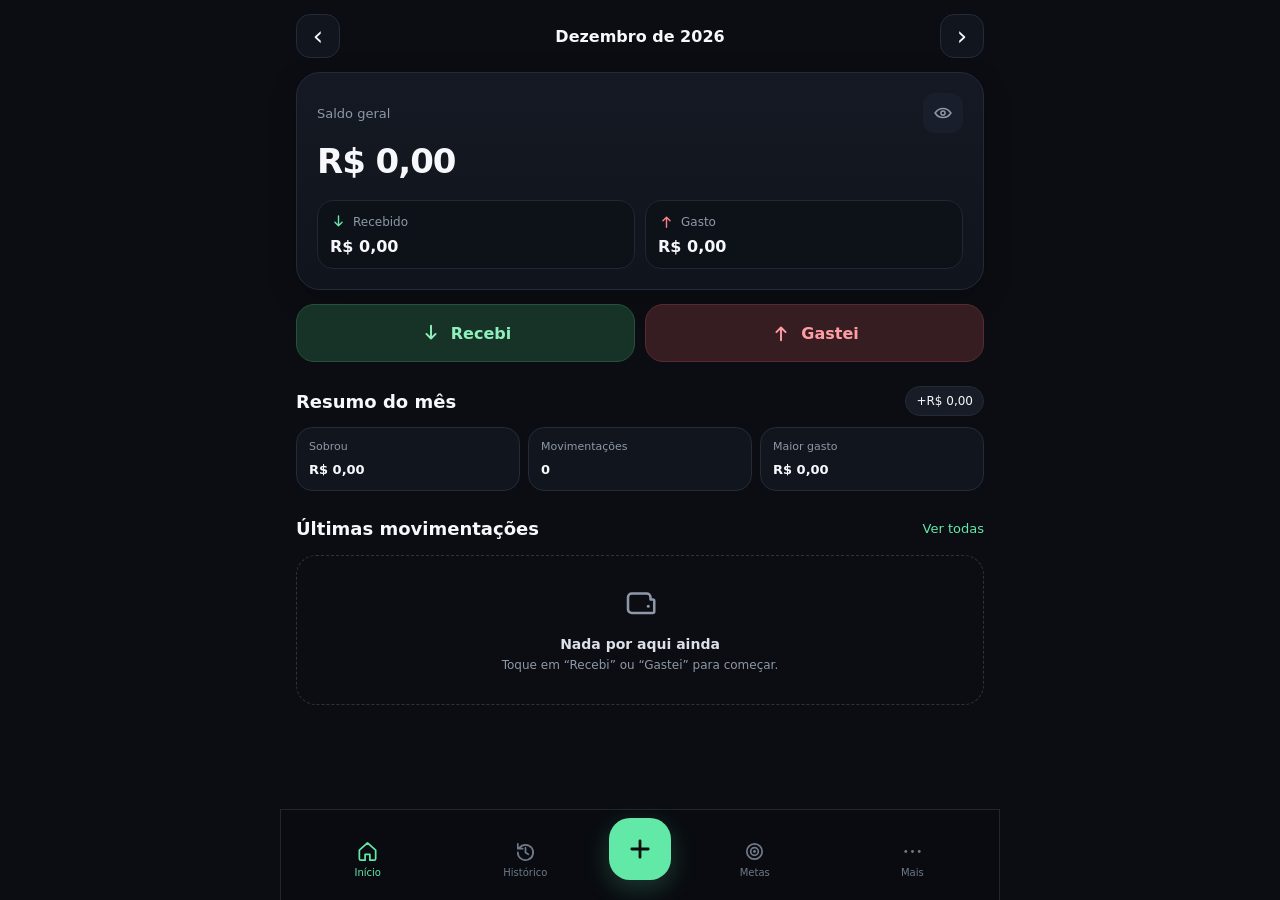
==== index.html @ f9556698 "chore: bump MyMoney UI assets to v1.2.0" ====
<!doctype html>
<html lang="pt-BR">
<head>
  <meta charset="utf-8">
  <meta name="viewport" content="width=device-width,initial-scale=1,viewport-fit=cover">
  <meta name="theme-color" content="#0b0d12">
  <meta name="color-scheme" content="dark">
  <meta http-equiv="Cache-Control" content="no-cache, no-store, must-revalidate">
  <meta http-equiv="Pragma" content="no-cache">
  <meta http-equiv="Expires" content="0">
  <meta name="apple-mobile-web-app-capable" content="yes">
  <meta name="apple-mobile-web-app-status-bar-style" content="black-translucent">
  <meta name="apple-mobile-web-app-title" content="MyMoney">
  <title>MyMoney</title>
  <link rel="manifest" href="manifest.json?v=1.2.0">
  <link rel="icon" href="assets/app-icon.svg" type="image/svg+xml">
  <style>
    html,body{margin:0;min-height:100%;background:#0b0d12;color:#f6f7fb;font-family:Inter,system-ui,-apple-system,BlinkMacSystemFont,"Segoe UI",sans-serif}*{box-sizing:border-box}
    #loadingScreen{position:fixed;inset:0;z-index:9999;display:grid;place-items:center;background:#0b0d12;transition:opacity .2s ease,visibility .2s ease}
    .loaderBox{text-align:center}.loaderLogo{width:74px;height:74px;animation:loaderPulse 1s ease-in-out infinite}.loaderText{margin-top:14px;font-size:14px;color:#9aa3b2}.loaderDots{display:flex;justify-content:center;gap:6px;margin-top:12px}.loaderDots i{width:7px;height:7px;border-radius:99px;background:#6ee7a8;animation:dot 1s infinite}.loaderDots i:nth-child(2){animation-delay:.12s}.loaderDots i:nth-child(3){animation-delay:.24s}
    #app{visibility:hidden;opacity:0}.app-ready #app{visibility:visible;opacity:1;transition:opacity .16s ease}.app-ready #loadingScreen{opacity:0;visibility:hidden;pointer-events:none}
    @keyframes loaderPulse{50%{transform:scale(.94);opacity:.72}}@keyframes dot{50%{transform:translateY(-5px);opacity:.45}}
    @media (prefers-reduced-motion:reduce){.loaderLogo,.loaderDots i{animation:none}#loadingScreen,#app{transition:none!important}}
  </style>
  <link id="mainStyles" rel="stylesheet" href="styles.css?v=1.2.0">
  <link rel="stylesheet" href="debts.css?v=1.2.0">
</head>
<body>
  <div id="loadingScreen" aria-label="Carregando MyMoney">
    <div class="loaderBox">
      <img class="loaderLogo" src="assets/app-icon.svg" alt="">
      <div class="loaderText">Organizando seu dinheiro...</div>
      <div class="loaderDots" aria-hidden="true"><i></i><i></i><i></i></div>
    </div>
  </div>

  <main id="app" class="app" aria-live="polite">
    <section class="tab-page active" data-page="home">
      <div class="page-pad home-page">
        <div class="month-row">
          <button class="icon-btn" id="prevMonth" aria-label="Mês anterior"><span>‹</span></button>
          <button class="month-label" id="monthLabel" type="button">Setembro 2026</button>
          <button class="icon-btn" id="nextMonth" aria-label="Próximo mês"><span>›</span></button>
        </div>

        <article class="balance-card">
          <div class="balance-top"><span>Saldo geral</span><button class="eye-btn" id="toggleValues" aria-label="Ocultar valores"><svg><use href="assets/icons.svg#eye"></use></svg></button></div>
          <strong class="money-value" id="totalBalance">R$ 0,00</strong>
          <div class="balance-grid">
            <div><span class="mini-label"><svg class="mini-icon income"><use href="assets/icons.svg#arrow-down"></use></svg>Recebido</span><b class="money-value" id="monthIncome">R$ 0,00</b></div>
            <div><span class="mini-label"><svg class="mini-icon expense"><use href="assets/icons.svg#arrow-up"></use></svg>Gasto</span><b class="money-value" id="monthExpense">R$ 0,00</b></div>
          </div>
        </article>

        <div class="quick-actions">
          <button class="quick-btn income" data-open-transaction="income"><svg><use href="assets/icons.svg#arrow-down"></use></svg><span>Recebi</span></button>
          <button class="quick-btn expense" data-open-transaction="expense"><svg><use href="assets/icons.svg#arrow-up"></use></svg><span>Gastei</span></button>
        </div>

        <section class="section-block">
          <div class="section-title-row"><h2>Resumo do mês</h2><span id="monthResultPill" class="result-pill">R$ 0,00</span></div>
          <div class="summary-strip">
            <div><span>Sobrou</span><strong class="money-value" id="monthLeft">R$ 0,00</strong></div>
            <div><span>Movimentações</span><strong id="monthCount">0</strong></div>
            <div><span>Maior gasto</span><strong class="money-value" id="largestExpense">R$ 0,00</strong></div>
          </div>
        </section>

        <section class="section-block">
          <div class="section-title-row"><h2>Últimas movimentações</h2><button class="text-btn" data-go="history">Ver todas</button></div>
          <div id="recentTransactions" class="transaction-list"></div>
          <div id="homeEmpty" class="empty-state"><svg><use href="assets/icons.svg#wallet"></use></svg><strong>Nada por aqui ainda</strong><span>Toque em “Recebi” ou “Gastei” para começar.</span></div>
        </section>
      </div>
    </section>

    <section class="tab-page" data-page="history">
      <div class="page-pad">
        <div class="content-title"><h1>Histórico</h1><p>Tudo que entrou e saiu.</p></div>
        <div class="history-tools">
          <label class="search-box"><svg><use href="assets/icons.svg#search"></use></svg><input id="historySearch" type="search" placeholder="Pesquisar movimentação"></label>
          <select id="historyFilter" class="select-compact" aria-label="Filtrar histórico"><option value="all">Tudo</option><option value="income">Entradas</option><option value="expense">Gastos</option></select>
        </div>
        <div id="historyList" class="transaction-list"></div>
        <div id="historyEmpty" class="empty-state"><svg><use href="assets/icons.svg#history"></use></svg><strong>Nenhuma movimentação encontrada</strong><span>Tente outro filtro ou adicione um lançamento.</span></div>
      </div>
    </section>

    <section class="tab-page" data-page="goals">
      <div class="page-pad">
        <div class="content-title"><h1>Metas</h1><p>Guarde dinheiro sem complicação.</p></div>
        <button class="primary-wide" id="newGoalBtn"><svg><use href="assets/icons.svg#plus"></use></svg>Criar meta</button>
        <div id="goalsList" class="goal-list"></div>
        <div id="goalsEmpty" class="empty-state"><svg><use href="assets/icons.svg#target"></use></svg><strong>Crie sua primeira meta</strong><span>Ex.: guardar R$ 500 para uma compra.</span></div>
      </div>
    </section>

    <section class="tab-page" data-page="more">
      <div class="page-pad more-page">
        <div class="content-title"><h1>Mais</h1><p>Ferramentas e configurações.</p></div>
        <div class="settings-group">
          <button class="settings-item" id="categoriesBtn"><span class="settings-icon purple"><svg><use href="assets/icons.svg#grid"></use></svg></span><span><b>Categorias</b><small>Organize seus lançamentos</small></span><i>›</i></button>
          <button class="settings-item" id="backupBtn"><span class="settings-icon blue"><svg><use href="assets/icons.svg#download"></use></svg></span><span><b>Backup</b><small>Exportar e restaurar seus dados</small></span><i>›</i></button>
          <button class="settings-item" id="installBtn"><span class="settings-icon green"><svg><use href="assets/icons.svg#phone"></use></svg></span><span><b>Instalar MyMoney</b><small>Adicionar à tela inicial</small></span><i>›</i></button>
        </div>
        <div class="settings-group">
          <label class="settings-item switch-item"><span class="settings-icon orange"><svg><use href="assets/icons.svg#eye"></use></svg></span><span><b>Ocultar valores</b><small>Esconde seus números na tela</small></span><input id="hideValuesSwitch" type="checkbox" class="switch"></label>
        </div>
        <p class="version-text">MyMoney v1.2.0</p>
      </div>
    </section>
  </main>

  <nav class="bottom-nav" aria-label="Navegação principal">
    <button class="nav-item active" data-nav="home"><svg><use href="assets/icons.svg#home"></use></svg><span>Início</span></button>
    <button class="nav-item" data-nav="history"><svg><use href="assets/icons.svg#history"></use></svg><span>Histórico</span></button>
    <button class="nav-add" id="mainAddBtn" aria-label="Adicionar movimentação"><svg><use href="assets/icons.svg#plus"></use></svg></button>
    <button class="nav-item" data-nav="goals"><svg><use href="assets/icons.svg#target"></use></svg><span>Metas</span></button>
    <button class="nav-item" data-nav="more"><svg><use href="assets/icons.svg#more"></use></svg><span>Mais</span></button>
  </nav>

  <div class="sheet-backdrop" id="sheetBackdrop"></div>
  <section class="bottom-sheet" id="transactionSheet" aria-modal="true" role="dialog" aria-label="Nova movimentação">
    <div class="sheet-handle"></div>
    <div class="sheet-title-row"><div><h2 id="transactionTitle">Nova movimentação</h2><p>Rapidinho, sem formulário gigante.</p></div><button class="close-btn" data-close-sheet>×</button></div>
    <form id="transactionForm">
      <div class="segmented"><button type="button" data-type="income" class="active">Recebi</button><button type="button" data-type="expense">Gastei</button></div>
      <label class="amount-field"><span>Valor</span><div><small>R$</small><input id="amountInput" inputmode="decimal" autocomplete="off" placeholder="0,00" required></div></label>
      <div class="form-label">Categoria</div><div id="categoryPicker" class="category-picker"></div>
      <label class="field"><span>Descrição <em>opcional</em></span><input id="descriptionInput" maxlength="60" placeholder="Ex.: almoço, salário..."></label>
      <label class="field"><span>Data</span><input id="dateInput" type="date" required></label>
      <button class="primary-wide" type="submit">Salvar movimentação</button>
    </form>
  </section>

  <section class="bottom-sheet" id="goalSheet" aria-modal="true" role="dialog" aria-label="Nova meta">
    <div class="sheet-handle"></div><div class="sheet-title-row"><div><h2>Nova meta</h2><p>Defina quanto quer guardar.</p></div><button class="close-btn" data-close-sheet>×</button></div>
    <form id="goalForm"><label class="field"><span>Nome</span><input id="goalName" maxlength="40" placeholder="Ex.: Celular novo" required></label><label class="field"><span>Valor da meta</span><input id="goalTarget" inputmode="decimal" placeholder="R$ 0,00" required></label><label class="field"><span>Já guardei</span><input id="goalCurrent" inputmode="decimal" placeholder="R$ 0,00"></label><button class="primary-wide" type="submit">Criar meta</button></form>
  </section>

  <section class="bottom-sheet" id="backupSheet" aria-modal="true" role="dialog" aria-label="Backup">
    <div class="sheet-handle"></div><div class="sheet-title-row"><div><h2>Backup</h2><p>Seus dados continuam sendo seus.</p></div><button class="close-btn" data-close-sheet>×</button></div>
    <div class="backup-actions"><button class="secondary-wide" id="exportBackup"><svg><use href="assets/icons.svg#download"></use></svg>Exportar backup</button><label class="secondary-wide file-label"><svg><use href="assets/icons.svg#upload"></use></svg>Restaurar backup<input id="importBackup" type="file" accept="application/json,.json"></label></div>
  </section>

  <div id="toast" class="toast" role="status" aria-live="polite"></div>

  <script src="app.js?v=1.2.0" defer></script>
  <script src="debts.js?v=1.2.0" defer></script>
</body>
</html>
---- styles.css ----
@import url("components.css?v=1.0.0");
:root{--bg:#0b0d12;--panel:#11151d;--panel2:#171c26;--line:#242b38;--text:#f7f8fb;--muted:#8e98a8;--green:#62e8a7;--green-soft:#173328;--red:#ff7f86;--red-soft:#361d22;--purple:#a78bfa;--blue:#67b7ff;--orange:#ffb76b;--safe-bottom:max(12px,env(safe-area-inset-bottom));font-family:Inter,system-ui,-apple-system,BlinkMacSystemFont,"Segoe UI",sans-serif;color-scheme:dark}*{box-sizing:border-box}html{background:var(--bg);scroll-behavior:smooth}body{margin:0;background:var(--bg);color:var(--text);min-width:320px}.app{min-height:100%;padding-bottom:calc(92px + var(--safe-bottom))}.tab-page{display:none}.tab-page.active{display:block}.page-pad{width:min(100%,720px);margin:0 auto;padding:20px 16px 32px}.home-page{padding-top:14px}button,input,select{font:inherit}button{border:0;color:inherit}.month-row{display:grid;grid-template-columns:44px 1fr 44px;align-items:center;gap:8px;margin-bottom:14px}.icon-btn{width:44px;height:44px;border-radius:14px;background:var(--panel);border:1px solid var(--line);font-size:26px}.month-label{min-height:44px;background:transparent;font-weight:800;font-size:16px}.balance-card{background:linear-gradient(180deg,#141923 0%,#10141c 100%);border:1px solid var(--line);border-radius:24px;padding:20px;box-shadow:0 10px 30px rgba(0,0,0,.18)}.balance-top{display:flex;align-items:center;justify-content:space-between;color:var(--muted);font-size:13px}.eye-btn{width:40px;height:40px;border-radius:12px;background:#191f2a;display:grid;place-items:center}.eye-btn svg{width:20px;height:20px;fill:none;stroke:currentColor;stroke-width:1.8}.balance-card>strong{display:block;font-size:34px;line-height:1.1;margin:10px 0 20px;letter-spacing:-.03em}.balance-grid{display:grid;grid-template-columns:1fr 1fr;gap:10px}.balance-grid>div{background:#0d1118;border:1px solid #202735;padding:12px;border-radius:16px}.balance-grid b{display:block;margin-top:7px;font-size:16px}.mini-label{display:flex;align-items:center;gap:6px;color:var(--muted);font-size:12px}.mini-icon{width:17px;height:17px;fill:none;stroke:currentColor;stroke-width:2}.mini-icon.income{color:var(--green)}.mini-icon.expense{color:var(--red)}.quick-actions{display:grid;grid-template-columns:1fr 1fr;gap:10px;margin:14px 0 24px}.quick-btn{min-height:58px;border-radius:18px;display:flex;align-items:center;justify-content:center;gap:9px;font-weight:800;border:1px solid transparent}.quick-btn svg{width:22px;height:22px;fill:none;stroke:currentColor;stroke-width:2.1}.quick-btn.income{background:var(--green-soft);color:#8ef1bd;border-color:#24523d}.quick-btn.expense{background:var(--red-soft);color:#ff9da3;border-color:#5b2a31}.section-block{margin-top:22px}.section-title-row{display:flex;align-items:center;justify-content:space-between;gap:12px;margin-bottom:11px}.section-title-row h2,.content-title h1{margin:0;font-size:18px}.text-btn{background:transparent;color:var(--green);padding:8px 0;font-size:13px}.result-pill{background:var(--panel2);border:1px solid var(--line);padding:7px 10px;border-radius:999px;font-size:12px}.summary-strip{display:grid;grid-template-columns:repeat(3,1fr);gap:8px}.summary-strip>div{background:var(--panel);border:1px solid var(--line);border-radius:16px;padding:12px;min-width:0}.summary-strip span{display:block;color:var(--muted);font-size:11px;margin-bottom:6px}.summary-strip strong{font-size:13px;word-break:break-word}.transaction-list{display:flex;flex-direction:column;gap:8px}.transaction-row{display:grid;grid-template-columns:46px minmax(0,1fr) auto;align-items:center;gap:10px;background:var(--panel);border:1px solid var(--line);border-radius:17px;padding:10px}.tx-icon{width:46px;height:46px;border-radius:14px;display:grid;place-items:center}.tx-icon svg{width:23px;height:23px;fill:none;stroke:currentColor;stroke-width:1.9}.tx-icon.income{background:var(--green-soft);color:var(--green)}.tx-icon.expense{background:var(--red-soft);color:var(--red)}.tx-copy{min-width:0}.tx-copy b,.tx-copy small{display:block}.tx-copy b{white-space:nowrap;overflow:hidden;text-overflow:ellipsis;font-size:14px}.tx-copy small{margin-top:3px;color:var(--muted);font-size:11px}.tx-value{text-align:right}.tx-value b{display:block;font-size:14px}.tx-value small{display:block;color:var(--muted);font-size:11px;margin-top:3px}.empty-state{padding:30px 18px;text-align:center;color:var(--muted);border:1px dashed #2b3342;border-radius:20px}.empty-state svg{width:36px;height:36px;margin-bottom:10px;fill:none;stroke:#647083;stroke-width:1.7}.empty-state strong,.empty-state span{display:block}.empty-state strong{color:#dce1e9;font-size:14px}.empty-state span{font-size:12px;line-height:1.5;margin-top:4px}.content-title{margin:2px 0 18px}.content-title h1{font-size:22px}.content-title p{margin:5px 0 0;color:var(--muted);font-size:13px}.history-tools{display:grid;grid-template-columns:minmax(0,1fr) auto;gap:8px;margin-bottom:14px}.search-box{display:flex;align-items:center;gap:8px;background:var(--panel);border:1px solid var(--line);border-radius:15px;padding:0 12px;min-width:0}.search-box svg{width:18px;height:18px;fill:none;stroke:var(--muted);stroke-width:1.9;flex:none}.search-box input{width:100%;min-width:0;background:transparent;border:0;outline:0;color:var(--text);height:48px;font-size:16px}.select-compact{background:var(--panel);border:1px solid var(--line);border-radius:15px;padding:0 12px;color:var(--text);min-height:48px}.primary-wide,.secondary-wide{width:100%;min-height:52px;border-radius:16px;display:flex;align-items:center;justify-content:center;gap:8px;font-weight:800}.primary-wide{background:var(--green);color:#07110c}.primary-wide svg,.secondary-wide svg{width:20px;height:20px;fill:none;stroke:currentColor;stroke-width:2}.secondary-wide{background:var(--panel2);color:var(--text);border:1px solid var(--line)}.goal-list{display:flex;flex-direction:column;gap:10px;margin-top:14px}.goal-card{background:var(--panel);border:1px solid var(--line);border-radius:18px;padding:14px}.goal-top{display:flex;justify-content:space-between;align-items:flex-start;gap:10px}.goal-top b{font-size:14px}.goal-top button{background:transparent;color:var(--muted);font-size:19px}.goal-meta{display:flex;justify-content:space-between;color:var(--muted);font-size:11px;margin:9px 0 8px}.goal-progress{height:9px;border-radius:99px;background:#202633;overflow:hidden}.goal-progress i{display:block;height:100%;background:var(--green);border-radius:inherit}.more-page{padding-bottom:42px}.settings-group{overflow:hidden;background:var(--panel);border:1px solid var(--line);border-radius:20px;margin-bottom:12px}.settings-item{width:100%;min-height:70px;background:transparent;display:grid;grid-template-columns:44px minmax(0,1fr) auto;align-items:center;gap:12px;text-align:left;padding:10px 14px;border-bottom:1px solid var(--line)}.settings-item:last-child{border-bottom:0}.settings-item>span:nth-child(2){min-width:0}.settings-item b,.settings-item small{display:block}.settings-item b{font-size:14px}.settings-item small{color:var(--muted);margin-top:3px;font-size:11px}.settings-item i{font-style:normal;color:var(--muted);font-size:22px}.settings-icon{width:42px;height:42px;border-radius:13px;display:grid;place-items:center}.settings-icon svg{width:21px;height:21px;fill:none;stroke:currentColor;stroke-width:1.9}.settings-icon.purple{background:#2a2144;color:var(--purple)}.settings-icon.blue{background:#172c3e;color:var(--blue)}.settings-icon.green{background:var(--green-soft);color:var(--green)}.settings-icon.orange{background:#3a291b;color:var(--orange)}.switch-item{cursor:pointer}.switch{appearance:none;width:48px;height:28px;background:#313846;border-radius:999px;position:relative;transition:.18s}.switch:before{content:"";position:absolute;width:22px;height:22px;left:3px;top:3px;border-radius:50%;background:#fff;transition:.18s}.switch:checked{background:var(--green)}.switch:checked:before{transform:translateX(20px);background:#08120d}.version-text{text-align:center;color:#5f6878;font-size:11px;margin:22px 0}.bottom-nav{position:fixed;z-index:80;left:0;right:0;bottom:0;display:grid;grid-template-columns:1fr 1fr 72px 1fr 1fr;align-items:end;padding:8px 8px var(--safe-bottom);background:rgba(10,12,17,.96);border-top:1px solid #202632;backdrop-filter:blur(12px)}.nav-item{min-height:58px;background:transparent;color:#6f7989;display:flex;flex-direction:column;align-items:center;justify-content:center;gap:4px;font-size:10px}.nav-item svg{width:23px;height:23px;fill:none;stroke:currentColor;stroke-width:1.8}.nav-item.active{color:var(--green)}.nav-add{width:62px;height:62px;border-radius:21px;background:var(--green);color:#07110c;display:grid;place-items:center;margin:0 auto 8px;box-shadow:0 8px 26px rgba(98,232,167,.22)}.nav-add svg{width:28px;height:28px;fill:none;stroke:currentColor;stroke-width:2.4}.sheet-backdrop{position:fixed;z-index:90;inset:0;background:rgba(0,0,0,.62);opacity:0;pointer-events:none;transition:.2s}.sheet-backdrop.show{opacity:1;pointer-events:auto}.bottom-sheet{position:fixed;z-index:100;left:0;right:0;bottom:0;max-height:88%;overflow:auto;background:#11151d;border-radius:26px 26px 0 0;border:1px solid #2a3140;border-bottom:0;padding:10px 16px calc(20px + var(--safe-bottom));transform:translateY(105%);transition:transform .24s ease}.bottom-sheet.open{transform:translateY(0)}.sheet-handle{width:44px;height:5px;border-radius:99px;background:#3a4252;margin:0 auto 14px}.sheet-title-row{display:flex;align-items:flex-start;justify-content:space-between;gap:12px;margin-bottom:16px}.sheet-title-row h2{margin:0;font-size:19px}.sheet-title-row p{margin:4px 0 0;color:var(--muted);font-size:12px}.close-btn{width:40px;height:40px;border-radius:13px;background:#1d2330;color:#b8c0cc;font-size:24px}.segmented{display:grid;grid-template-columns:1fr 1fr;background:#0d1118;border:1px solid var(--line);border-radius:15px;padding:4px;margin-bottom:14px}.segmented button{min-height:42px;border-radius:11px;background:transparent;color:var(--muted);font-weight:800}.segmented button.active{background:#202735;color:var(--text)}.amount-field,.field{display:block;margin-bottom:14px}.amount-field>span,.field>span,.form-label{display:block;color:#aeb6c4;font-size:12px;margin-bottom:7px}.amount-field>div{display:flex;align-items:center;background:#0d1118;border:1px solid var(--line);border-radius:17px;padding:0 14px}.amount-field small{font-size:18px;color:var(--muted);font-weight:800}.amount-field input{width:100%;height:66px;background:transparent;border:0;outline:0;color:var(--text);font-size:32px;font-weight:900;padding-left:8px;min-width:0}.field em{font-style:normal;color:#687283}.field input{width:100%;height:52px;background:#0d1118;border:1px solid var(--line);border-radius:15px;color:var(--text);padding:0 13px;outline:0;font-size:16px}.field input:focus,.amount-field>div:focus-within{border-color:#3e7c5f}.category-picker{display:grid;grid-template-columns:repeat(4,1fr);gap:8px;margin-bottom:15px}.category-btn{min-width:0;background:#0d1118;border:1px solid var(--line);border-radius:15px;padding:9px 4px;color:#aeb6c4}.category-btn svg{display:block;width:24px;height:24px;margin:0 auto 5px;fill:none;stroke:currentColor;stroke-width:1.8}.category-btn span{display:block;font-size:10px;white-space:nowrap;overflow:hidden;text-overflow:ellipsis}.category-btn.active{border-color:#4d8f6e;background:#15291f;color:#83eeb5}.backup-actions{display:grid;gap:9px}.file-label{cursor:pointer}.file-label input{display:none}.toast{position:fixed;z-index:150;left:50%;bottom:calc(98px + var(--safe-bottom));transform:translate(-50%,18px);background:#eef2f7;color:#12151a;border-radius:13px;padding:10px 14px;font-size:12px;font-weight:800;opacity:0;pointer-events:none;transition:.2s;white-space:nowrap;max-width:calc(100% - 28px);overflow:hidden;text-overflow:ellipsis}.toast.show{opacity:1;transform:translate(-50%,0)}.hidden-values .money-value{filter:blur(7px);user-select:none}.danger-text{color:var(--red)!important}
@media (min-width:720px){.bottom-nav{left:50%;right:auto;width:720px;transform:translateX(-50%);border-left:1px solid #202632;border-right:1px solid #202632}.bottom-sheet{left:50%;right:auto;width:min(560px,100%);transform:translate(-50%,105%)}.bottom-sheet.open{transform:translate(-50%,0)}}
@media (prefers-reduced-motion:reduce){*{scroll-behavior:auto!important}.bottom-sheet,.sheet-backdrop,.toast,.switch,.switch:before{transition:none!important}}
---- debts.css ----
.settings-icon.debt{background:#3a2027;color:#ff8f98}.debts-sheet{max-height:92%}.debt-sheet-title{margin-bottom:12px}.debt-main-tabs{display:grid;grid-template-columns:1fr 1fr;gap:6px;background:#0d1118;border:1px solid var(--line);border-radius:16px;padding:5px;margin-bottom:14px}.debt-main-tabs button{min-height:44px;border-radius:12px;background:transparent;color:var(--muted);font-size:12px;font-weight:850}.debt-main-tabs button.active{background:#202735;color:var(--text)}.debt-tab-panel{display:none}.debt-tab-panel.active{display:block}.debt-summary{display:grid;grid-template-columns:1.25fr .75fr;gap:9px;margin-bottom:12px}.debt-summary>div{background:#0d1118;border:1px solid var(--line);border-radius:17px;padding:13px;min-width:0}.debt-summary span{display:block;color:var(--muted);font-size:11px;margin-bottom:6px}.debt-summary strong{display:block;font-size:17px;word-break:break-word}.debt-list-filter{display:flex;gap:7px;margin-bottom:13px}.debt-list-filter button{min-height:38px;padding:0 13px;border-radius:12px;background:#151a23;border:1px solid #252d3a;color:var(--muted);font-size:11px;font-weight:800}.debt-list-filter button.active{background:#202735;color:var(--text);border-color:#374252}.debt-list{display:flex;flex-direction:column;gap:10px}.debt-card{background:var(--panel);border:1px solid var(--line);border-radius:19px;padding:14px}.debt-card.ended{opacity:.72}.debt-card-top{display:flex;justify-content:space-between;gap:10px;align-items:flex-start}.debt-card-title{min-width:0}.debt-card-title b{display:block;font-size:15px;white-space:nowrap;overflow:hidden;text-overflow:ellipsis}.debt-card-title small{display:block;color:var(--muted);font-size:11px;margin-top:4px}.debt-amount{font-weight:900;font-size:15px;text-align:right;white-space:nowrap}.debt-info{display:flex;flex-wrap:wrap;gap:6px;margin-top:11px}.debt-chip{border:1px solid #2b3342;background:#141923;border-radius:999px;padding:6px 9px;color:#aeb7c5;font-size:10px}.debt-chip.paid{background:var(--green-soft);border-color:#24523d;color:#8ef1bd}.debt-chip.pending{background:var(--red-soft);border-color:#5b2a31;color:#ff9da3}.debt-chip.future{background:#17273a;border-color:#27425e;color:#84bff7}.debt-note{margin:11px 0 0;color:#8993a3;font-size:11px;line-height:1.45}.debt-actions{display:grid;grid-template-columns:1fr auto auto;gap:7px;margin-top:12px}.debt-actions button{min-height:42px;border-radius:13px;background:#1a202b;border:1px solid #2a3240;color:#cbd2dd;padding:0 11px;font-weight:750;font-size:11px}.debt-actions .pay{background:var(--green-soft);border-color:#24523d;color:#8ef1bd}.debt-actions .unpay{background:#252b36;color:#c7ced8}.debt-actions .end{color:#ffb3b8}.debt-create-intro{padding:4px 2px 14px}.debt-create-intro strong,.debt-create-intro span{display:block}.debt-create-intro strong{font-size:16px}.debt-create-intro span{margin-top:4px;color:var(--muted);font-size:11px;line-height:1.45}.debt-form{padding-bottom:2px}.debt-form-grid{display:grid;grid-template-columns:1fr 1fr;gap:9px}.debt-type{display:grid;grid-template-columns:1fr 1fr;background:#0d1118;border:1px solid var(--line);border-radius:15px;padding:4px;margin-bottom:14px}.debt-type button{min-height:43px;border-radius:11px;background:transparent;color:var(--muted);font-weight:800;font-size:12px}.debt-type button.active{background:#202735;color:var(--text)}.debt-end-field[hidden]{display:none}.debt-form-actions{display:grid;grid-template-columns:1fr 1fr;gap:8px}.debt-empty{margin-top:8px}.debt-progress{height:7px;border-radius:99px;background:#202633;overflow:hidden;margin-top:11px}.debt-progress i{height:100%;display:block;background:var(--green);border-radius:inherit}.debt-progress-label{display:flex;justify-content:space-between;gap:8px;color:var(--muted);font-size:10px;margin-top:6px}.debt-danger{color:var(--red)!important}.debt-edit-sheet{max-height:90%}@media(max-width:390px){.debt-summary{grid-template-columns:1fr}.debt-actions{grid-template-columns:1fr 1fr}.debt-actions .pay,.debt-actions .unpay{grid-column:1/-1}.debt-form-grid{grid-template-columns:1fr}.debt-form-actions{grid-template-columns:1fr}.debt-main-tabs button{font-size:11px}}
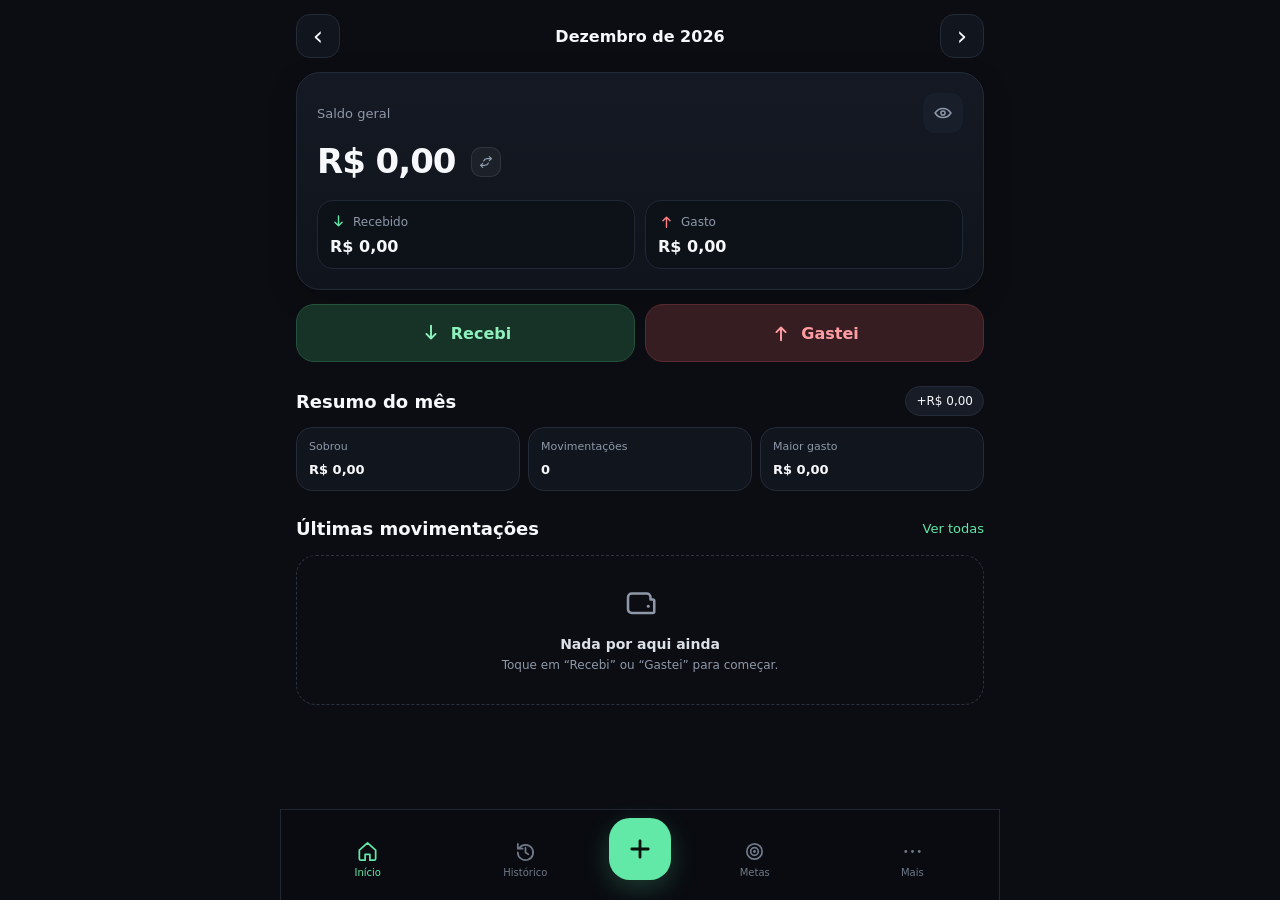
==== commit 209ea2fc: "chore: load v1.8 assets" ====
--- a/index.html
+++ b/index.html
@@ -12,7 +12,7 @@
   <meta name="apple-mobile-web-app-status-bar-style" content="black-translucent">
   <meta name="apple-mobile-web-app-title" content="MyMoney">
   <title>MyMoney</title>
-  <link rel="manifest" href="manifest.json?v=1.2.0">
+  <link rel="manifest" href="manifest.json?v=1.8">
   <link rel="icon" href="assets/app-icon.svg" type="image/svg+xml">
   <style>
     html,body{margin:0;min-height:100%;background:#0b0d12;color:#f6f7fb;font-family:Inter,system-ui,-apple-system,BlinkMacSystemFont,"Segoe UI",sans-serif}*{box-sizing:border-box}
@@ -22,8 +22,9 @@
     @keyframes loaderPulse{50%{transform:scale(.94);opacity:.72}}@keyframes dot{50%{transform:translateY(-5px);opacity:.45}}
     @media (prefers-reduced-motion:reduce){.loaderLogo,.loaderDots i{animation:none}#loadingScreen,#app{transition:none!important}}
   </style>
-  <link id="mainStyles" rel="stylesheet" href="styles.css?v=1.2.0">
-  <link rel="stylesheet" href="debts.css?v=1.2.0">
+  <link id="mainStyles" rel="stylesheet" href="styles.css?v=1.8">
+  <link rel="stylesheet" href="debts.css?v=1.8">
+  <link rel="stylesheet" href="simulation.css?v=1.8">
 </head>
 <body>
   <div id="loadingScreen" aria-label="Carregando MyMoney">
@@ -106,7 +107,7 @@
         <div class="settings-group">
           <label class="settings-item switch-item"><span class="settings-icon orange"><svg><use href="assets/icons.svg#eye"></use></svg></span><span><b>Ocultar valores</b><small>Esconde seus números na tela</small></span><input id="hideValuesSwitch" type="checkbox" class="switch"></label>
         </div>
-        <p class="version-text">MyMoney v1.2.0</p>
+        <p class="version-text">MyMoney v1.8</p>
       </div>
     </section>
   </main>
@@ -137,7 +138,6 @@
     <div class="sheet-handle"></div><div class="sheet-title-row"><div><h2>Nova meta</h2><p>Defina quanto quer guardar.</p></div><button class="close-btn" data-close-sheet>×</button></div>
     <form id="goalForm"><label class="field"><span>Nome</span><input id="goalName" maxlength="40" placeholder="Ex.: Celular novo" required></label><label class="field"><span>Valor da meta</span><input id="goalTarget" inputmode="decimal" placeholder="R$ 0,00" required></label><label class="field"><span>Já guardei</span><input id="goalCurrent" inputmode="decimal" placeholder="R$ 0,00"></label><button class="primary-wide" type="submit">Criar meta</button></form>
   </section>
-
   <section class="bottom-sheet" id="backupSheet" aria-modal="true" role="dialog" aria-label="Backup">
     <div class="sheet-handle"></div><div class="sheet-title-row"><div><h2>Backup</h2><p>Seus dados continuam sendo seus.</p></div><button class="close-btn" data-close-sheet>×</button></div>
     <div class="backup-actions"><button class="secondary-wide" id="exportBackup"><svg><use href="assets/icons.svg#download"></use></svg>Exportar backup</button><label class="secondary-wide file-label"><svg><use href="assets/icons.svg#upload"></use></svg>Restaurar backup<input id="importBackup" type="file" accept="application/json,.json"></label></div>
@@ -145,7 +145,10 @@
 
   <div id="toast" class="toast" role="status" aria-live="polite"></div>
 
-  <script src="app.js?v=1.2.0" defer></script>
-  <script src="debts.js?v=1.2.0" defer></script>
+  <script src="wallet-sync.js?v=1.8" defer></script>
+  <script src="app.js?v=1.8" defer></script>
+  <script src="debts.js?v=1.8" defer></script>
+  <script src="simulation.js?v=1.8" defer></script>
+  <script src="router.js?v=1.8" defer></script>
 </body>
 </html>
--- a/simulation.css
+++ b/simulation.css
@@ -0,0 +1 @@
+.settings-icon.simulation{background:#33291b;color:#ffcb79}.simulation-sheet{padding-bottom:calc(24px + var(--safe-bottom))}.simulation-title-row{margin-bottom:12px}.simulation-tabs{display:grid;grid-template-columns:1fr 1fr;gap:5px;background:#0d1118;border:1px solid var(--line);border-radius:15px;padding:4px;margin-bottom:14px}.simulation-tabs button{min-height:42px;border-radius:11px;background:transparent;color:var(--muted);font-weight:800}.simulation-tabs button.active{background:#202735;color:var(--text)}.simulation-panel{display:none}.simulation-panel.active{display:block}.sim-slot-head{display:flex;align-items:center;justify-content:space-between;gap:10px;padding:12px 2px}.sim-slot-head>div{min-width:0}.sim-slot-head span,.sim-slot-head strong{display:block}.sim-slot-head span{font-size:11px;color:var(--muted);margin-bottom:3px}.sim-slot-head strong{font-size:15px;white-space:nowrap;overflow:hidden;text-overflow:ellipsis}.sim-slot-head button{flex:none;background:transparent;color:var(--green);padding:9px 0;font-size:11px;font-weight:800}.sim-balance-card{background:#0d1118;border:1px solid var(--line);border-radius:18px;padding:13px;margin-bottom:10px}.sim-balance-card label>span{display:block;color:var(--muted);font-size:11px;margin-bottom:7px}.sim-balance-input{display:flex;align-items:center}.sim-balance-input small{font-size:15px;color:var(--muted);font-weight:800}.sim-balance-input input{width:100%;min-width:0;border:0;outline:0;background:transparent;color:var(--text);font-weight:900;font-size:26px;padding:2px 0 2px 7px}.sim-balance-card>button{background:transparent;color:#9db0c6;padding:7px 0 0;font-size:11px}.sim-summary-grid{display:grid;grid-template-columns:1fr 1fr;gap:8px;margin-bottom:8px}.sim-summary-grid>div,.sim-result-card{background:var(--panel2);border:1px solid var(--line);border-radius:16px;padding:12px}.sim-summary-grid span,.sim-result-card span{display:block;color:var(--muted);font-size:11px;margin-bottom:6px}.sim-summary-grid strong{font-size:14px}.sim-result-card{display:flex;align-items:center;justify-content:space-between;gap:12px;margin-bottom:15px}.sim-result-card span{margin:0}.sim-result-card strong{font-size:19px}.sim-result-card strong.negative,.sim-slot-card-result strong.negative{color:var(--red)}.sim-movement-form{padding:14px 0;border-top:1px solid var(--line);border-bottom:1px solid var(--line);margin-bottom:14px}.sim-type{margin-bottom:10px}.sim-add-grid{display:grid;grid-template-columns:1fr 1.35fr;gap:8px}.sim-add-grid .field{margin-bottom:10px}.sim-list-head{display:flex;align-items:center;justify-content:space-between;gap:10px;margin-bottom:9px}.sim-list-head strong{font-size:13px}.sim-list-head button{background:transparent;color:var(--muted);font-size:11px;padding:7px 0}.sim-movement-list{display:flex;flex-direction:column;gap:7px}.sim-movement-row{display:grid;grid-template-columns:36px minmax(0,1fr) auto 32px;align-items:center;gap:8px;background:#0d1118;border:1px solid var(--line);border-radius:15px;padding:9px}.sim-movement-icon{width:36px;height:36px;border-radius:11px;display:grid;place-items:center;font-size:18px;font-weight:900}.sim-movement-row.income .sim-movement-icon{background:var(--green-soft);color:var(--green)}.sim-movement-row.expense .sim-movement-icon{background:var(--red-soft);color:var(--red)}.sim-movement-copy{min-width:0}.sim-movement-copy b,.sim-movement-copy small{display:block}.sim-movement-copy b{font-size:12px;white-space:nowrap;overflow:hidden;text-overflow:ellipsis}.sim-movement-copy small{color:var(--muted);font-size:10px;margin-top:2px}.sim-movement-row>strong{font-size:12px;white-space:nowrap}.sim-movement-row>button{width:32px;height:32px;border-radius:10px;background:#191f2a;color:#8f9aac;font-size:18px}.sim-empty{padding:24px 14px}.sim-slots-intro{display:flex;align-items:flex-start;justify-content:space-between;gap:10px;margin-bottom:12px}.sim-slots-intro>div{min-width:0}.sim-slots-intro strong,.sim-slots-intro span{display:block}.sim-slots-intro strong{font-size:14px}.sim-slots-intro span{color:var(--muted);font-size:11px;line-height:1.4;margin-top:4px}.sim-slots-intro>button{flex:none;min-height:40px;padding:0 12px;border-radius:12px;background:var(--green);color:#07110c;font-weight:850;font-size:11px}.sim-slot-list{display:flex;flex-direction:column;gap:9px}.sim-slot-card{background:#0d1118;border:1px solid var(--line);border-radius:17px;padding:13px}.sim-slot-card.active{border-color:#3e7c5f}.sim-slot-card-top{display:flex;align-items:flex-start;justify-content:space-between;gap:10px}.sim-slot-card-top>div{min-width:0}.sim-slot-card-top b,.sim-slot-card-top small{display:block}.sim-slot-card-top b{font-size:14px;white-space:nowrap;overflow:hidden;text-overflow:ellipsis}.sim-slot-card-top small{color:var(--muted);font-size:10px;margin-top:4px}.sim-lock{flex:none;background:#202735;border:1px solid var(--line);border-radius:999px;color:#aeb7c5;font-size:9px;padding:5px 7px;font-weight:800}.sim-slot-card-result{display:flex;align-items:center;justify-content:space-between;gap:12px;margin:12px 0}.sim-slot-card-result span{color:var(--muted);font-size:10px}.sim-slot-card-result strong{font-size:15px}.sim-slot-actions{display:flex;flex-wrap:wrap;gap:6px}.sim-slot-actions button{min-height:36px;padding:0 10px;border-radius:10px;background:#191f2a;color:#b8c2cf;font-size:10px;font-weight:800}.sim-slot-actions button:first-child{background:#1a3428;color:#8ef1bd}.sim-slot-actions button.danger{background:#321c20;color:#ff9da3}@media(max-width:430px){.sim-add-grid{grid-template-columns:1fr}.sim-slots-intro{display:block}.sim-slots-intro>button{margin-top:10px;width:100%}}
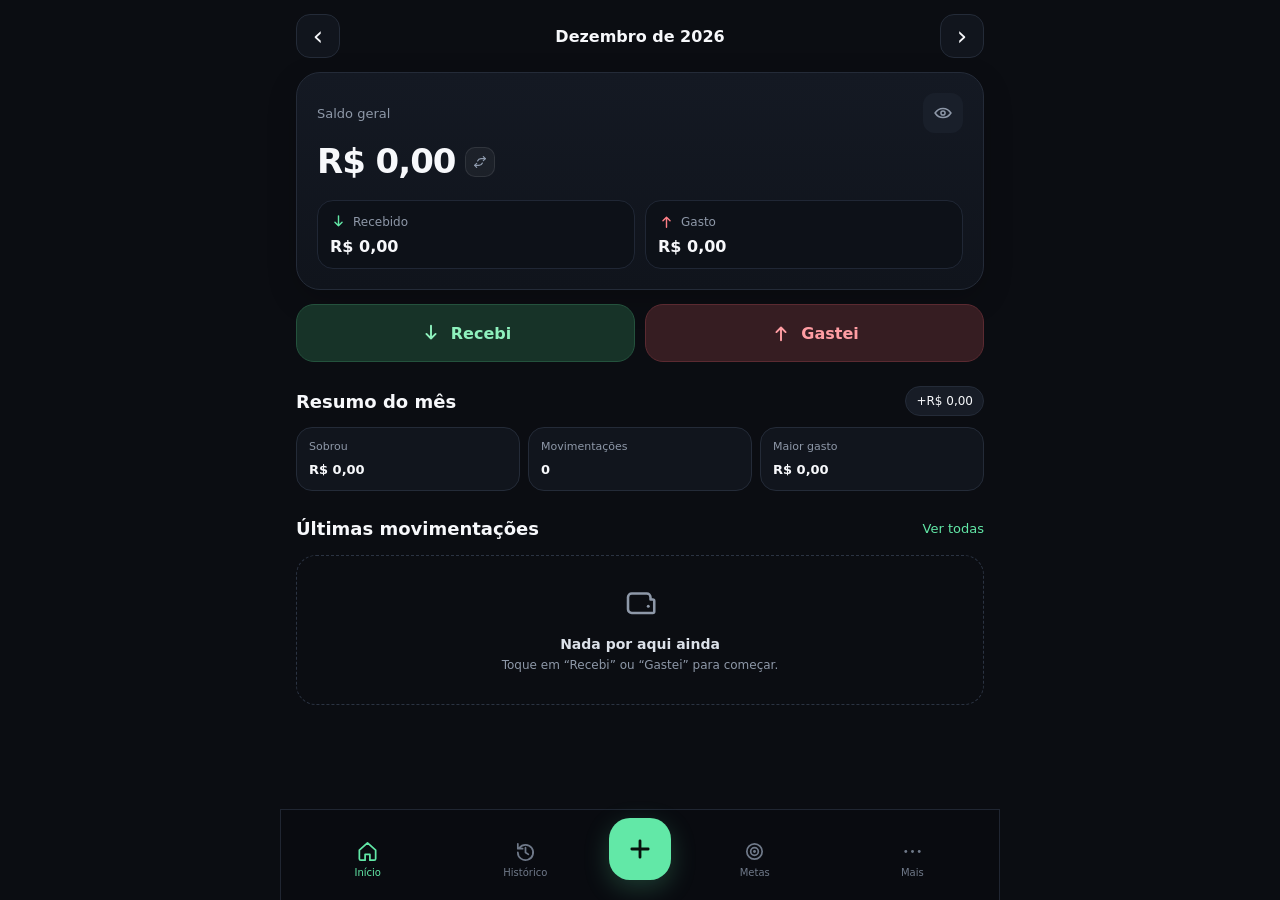
==== commit e08f4982: "Load MyMoney v1.9 assets" ====
--- a/index.html
+++ b/index.html
@@ -12,7 +12,7 @@
   <meta name="apple-mobile-web-app-status-bar-style" content="black-translucent">
   <meta name="apple-mobile-web-app-title" content="MyMoney">
   <title>MyMoney</title>
-  <link rel="manifest" href="manifest.json?v=1.8">
+  <link rel="manifest" href="manifest.json?v=1.9">
   <link rel="icon" href="assets/app-icon.svg" type="image/svg+xml">
   <style>
     html,body{margin:0;min-height:100%;background:#0b0d12;color:#f6f7fb;font-family:Inter,system-ui,-apple-system,BlinkMacSystemFont,"Segoe UI",sans-serif}*{box-sizing:border-box}
@@ -22,9 +22,9 @@
     @keyframes loaderPulse{50%{transform:scale(.94);opacity:.72}}@keyframes dot{50%{transform:translateY(-5px);opacity:.45}}
     @media (prefers-reduced-motion:reduce){.loaderLogo,.loaderDots i{animation:none}#loadingScreen,#app{transition:none!important}}
   </style>
-  <link id="mainStyles" rel="stylesheet" href="styles.css?v=1.8">
-  <link rel="stylesheet" href="debts.css?v=1.8">
-  <link rel="stylesheet" href="simulation.css?v=1.8">
+  <link id="mainStyles" rel="stylesheet" href="styles.css?v=1.9">
+  <link rel="stylesheet" href="debts.css?v=1.9">
+  <link rel="stylesheet" href="simulation.css?v=1.9">
 </head>
 <body>
   <div id="loadingScreen" aria-label="Carregando MyMoney">
@@ -107,7 +107,7 @@
         <div class="settings-group">
           <label class="settings-item switch-item"><span class="settings-icon orange"><svg><use href="assets/icons.svg#eye"></use></svg></span><span><b>Ocultar valores</b><small>Esconde seus números na tela</small></span><input id="hideValuesSwitch" type="checkbox" class="switch"></label>
         </div>
-        <p class="version-text">MyMoney v1.8</p>
+        <p class="version-text">MyMoney v1.9</p>
       </div>
     </section>
   </main>
@@ -145,10 +145,10 @@
 
   <div id="toast" class="toast" role="status" aria-live="polite"></div>
 
-  <script src="wallet-sync.js?v=1.8" defer></script>
-  <script src="app.js?v=1.8" defer></script>
-  <script src="debts.js?v=1.8" defer></script>
-  <script src="simulation.js?v=1.8" defer></script>
-  <script src="router.js?v=1.8" defer></script>
+  <script src="wallet-sync.js?v=1.9" defer></script>
+  <script src="app.js?v=1.9" defer></script>
+  <script src="debts.js?v=1.9" defer></script>
+  <script src="simulation.js?v=1.9" defer></script>
+  <script src="router.js?v=1.9" defer></script>
 </body>
 </html>
